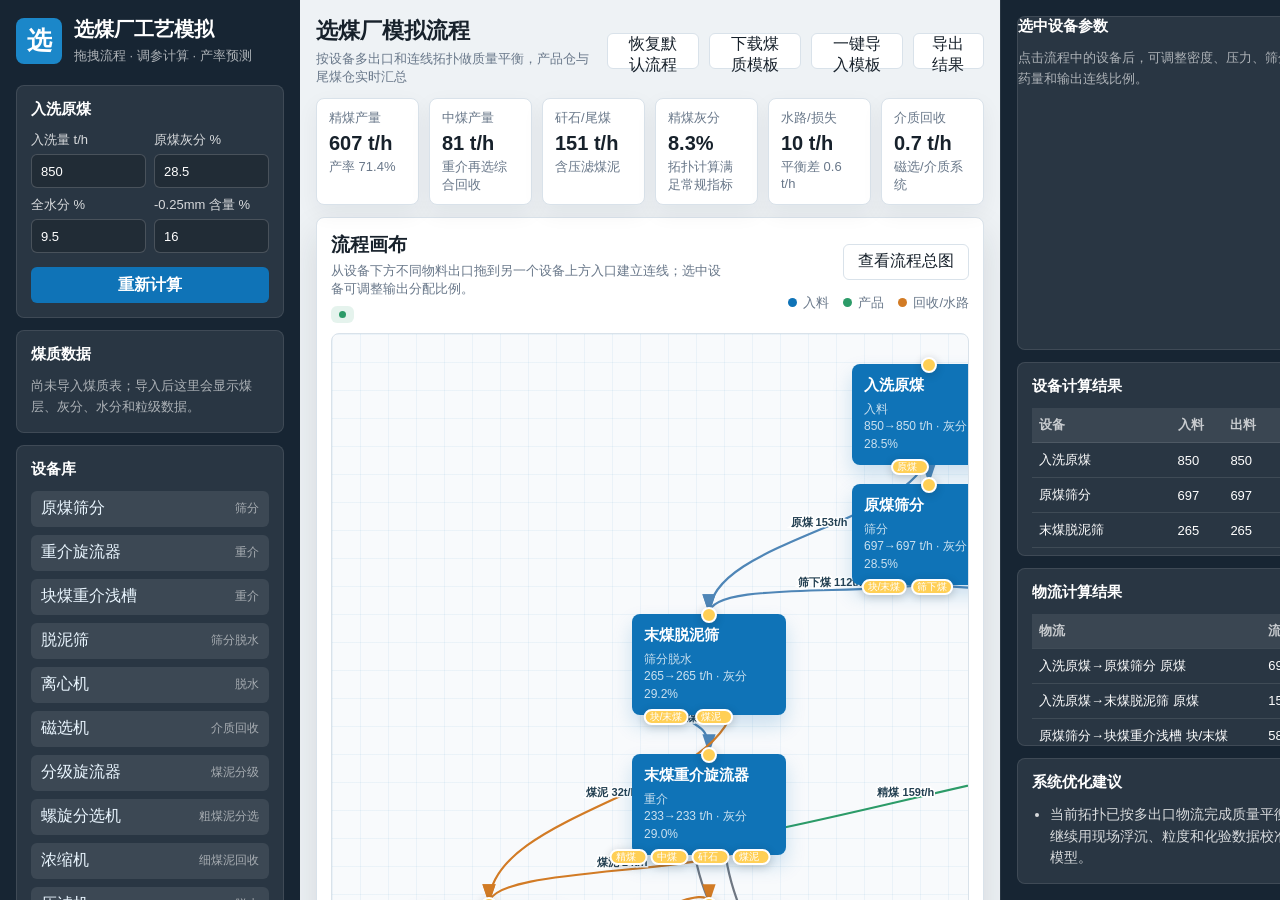
==== index.html @ 8588412c "Initial coal simulation app" ====
<!doctype html>
<html lang="zh-CN">
  <head>
    <meta charset="UTF-8" />
    <meta name="viewport" content="width=device-width, initial-scale=1.0" />
    <title>选煤厂工艺模拟计算系统</title>
    <link rel="stylesheet" href="./styles.css" />
  </head>
  <body>
    <div class="app-shell">
      <aside class="sidebar">
        <div class="brand">
          <div class="brand-mark">选</div>
          <div>
            <h1>选煤厂工艺模拟</h1>
            <p>拖拽流程 · 调参计算 · 产率预测</p>
          </div>
        </div>

        <section class="panel">
          <div class="panel-title">入洗原煤</div>
          <div class="form-grid">
            <label>
              入洗量 t/h
              <input id="feedRate" type="number" min="0" step="10" value="850" />
            </label>
            <label>
              原煤灰分 %
              <input id="feedAsh" type="number" min="0" max="80" step="0.1" value="28.5" />
            </label>
            <label>
              全水分 %
              <input id="feedMoisture" type="number" min="0" max="60" step="0.1" value="9.5" />
            </label>
            <label>
              -0.25mm 含量 %
              <input id="fineRatio" type="number" min="0" max="60" step="0.1" value="16" />
            </label>
          </div>
          <button id="runBtn" class="primary-btn">重新计算</button>
        </section>

        <section class="panel">
          <div class="panel-title">煤质数据</div>
          <div id="coalQualityView" class="coal-quality-view empty-state">尚未导入煤质表；导入后这里会显示煤层、灰分、水分和粒级数据。</div>
        </section>

        <section class="panel">
          <div class="panel-title">设备库</div>
          <div id="equipmentLibrary" class="library"></div>
        </section>

        <section class="panel">
          <div class="panel-title">测试方案</div>
          <div class="scenario-tools">
            <label>
              当前方案
              <select id="scenarioSelect"></select>
            </label>
            <button id="saveScenarioBtn" class="primary-btn" type="button">保存当前方案</button>
            <button id="newScenarioBtn" class="ghost-dark-btn" type="button">新建测试</button>
            <button id="demoScenarioBtn" class="ghost-dark-btn" type="button">生成测试样例</button>
            <button id="downloadTemplateBtn" class="ghost-dark-btn" type="button">下载JSON模板</button>
            <button id="downloadCsvTemplateBtn" class="ghost-dark-btn" type="button">下载CSV模板</button>
            <button id="downloadExcelTemplateBtn" class="ghost-dark-btn" type="button">下载煤质模板</button>
            <button id="importTemplateBtn" class="ghost-dark-btn" type="button">一键导入模板</button>
            <input id="importTemplateFile" class="hidden-file" type="file" accept=".json,.csv,.xls,.xlsx,application/json,text/csv,application/vnd.ms-excel,application/vnd.openxmlformats-officedocument.spreadsheetml.sheet" />
            <button id="deleteScenarioBtn" class="ghost-dark-btn danger" type="button">删除方案</button>
          </div>
        </section>

      </aside>

      <main class="workspace">
        <header class="topbar">
          <div>
            <h2>选煤厂模拟流程</h2>
            <p>按设备多出口和连线拓扑做质量平衡，产品仓与尾煤仓实时汇总</p>
          </div>
          <div class="toolbar">
            <button id="resetBtn" class="ghost-btn">恢复默认流程</button>
            <button id="topDownloadExcelTemplateBtn" class="ghost-btn">下载煤质模板</button>
            <button id="topImportTemplateBtn" class="ghost-btn">一键导入模板</button>
            <button id="exportBtn" class="ghost-btn">导出结果</button>
          </div>
        </header>

        <section class="summary-grid">
          <article>
            <span>精煤产量</span>
            <strong id="cleanCoal">0 t/h</strong>
            <small id="cleanCoalRate">产率 0%</small>
          </article>
          <article>
            <span>中煤产量</span>
            <strong id="middlings">0 t/h</strong>
            <small>重介再选综合回收</small>
          </article>
          <article>
            <span>矸石/尾煤</span>
            <strong id="rejects">0 t/h</strong>
            <small>含压滤煤泥</small>
          </article>
          <article>
            <span>精煤灰分</span>
            <strong id="cleanAsh">0%</strong>
            <small id="qualityHint">质量预测</small>
          </article>
          <article>
            <span>水路/损失</span>
            <strong id="waterLoss">0 t/h</strong>
            <small id="balanceHint">平衡差 0 t/h</small>
          </article>
          <article>
            <span>介质回收</span>
            <strong id="mediumFlow">0 t/h</strong>
            <small>磁选/介质系统</small>
          </article>
        </section>

        <section class="process-card">
          <div class="canvas-head">
            <div>
              <h3>流程画布</h3>
              <p>从设备下方不同物料出口拖到另一个设备上方入口建立连线；选中设备可调整输出分配比例。</p>
              <div id="coalQualityBadge" class="coal-quality-badge hidden"></div>
            </div>
            <div class="canvas-head-actions">
              <button type="button" id="flowOverviewBtn" class="ghost-btn">查看流程总图</button>
              <div class="legend">
                <span><i class="dot input"></i>入料</span>
                <span><i class="dot product"></i>产品</span>
                <span><i class="dot recycle"></i>回收/水路</span>
              </div>
            </div>
          </div>
          <div id="coalQualityStrip" class="coal-quality-strip hidden"></div>
          <div id="canvas" class="canvas">
            <svg id="links" class="links" aria-hidden="true"></svg>
            <div id="nodes" class="nodes"></div>
          </div>
        </section>

      </main>

      <aside class="rightbar">
        <section class="panel inspector-panel">
          <div class="panel-title">选中设备参数</div>
          <div id="emptyInspector" class="empty-state">点击流程中的设备后，可调整密度、压力、筛分效率、加药量和输出连线比例。</div>
          <div id="inspector" class="inspector hidden"></div>
        </section>

        <section class="table-card result-panel">
          <div class="panel-title">设备计算结果</div>
          <div class="table-wrap">
            <table>
              <thead>
                <tr>
                  <th>设备</th>
                  <th>入料</th>
                  <th>出料</th>
                  <th>灰分</th>
                </tr>
              </thead>
              <tbody id="resultRows"></tbody>
            </table>
          </div>
        </section>

        <section class="table-card link-panel">
          <div class="panel-title">物流计算结果</div>
          <div class="table-wrap">
            <table>
              <thead>
                <tr>
                  <th>物流</th>
                  <th>流量</th>
                  <th>灰分</th>
                </tr>
              </thead>
              <tbody id="linkRows"></tbody>
            </table>
          </div>
        </section>

        <section class="table-card advice-panel">
          <div class="panel-title">系统优化建议</div>
          <ul id="adviceList" class="advice-list"></ul>
        </section>
      </aside>
    </div>

    <div id="contextMenu" class="context-menu hidden">
      <button id="deleteNodeBtn" type="button">删除设备</button>
    </div>

    <div id="importProgress" class="import-progress hidden" aria-live="polite" aria-hidden="true">
      <div class="import-progress-card">
        <div class="import-progress-title">正在导入煤质数据</div>
        <div id="importProgressText" class="import-progress-text">准备读取文件...</div>
        <div class="import-progress-bar">
          <span id="importProgressBar"></span>
        </div>
      </div>
    </div>

    <div id="flowOverviewModal" class="flow-overview-modal hidden" aria-hidden="true">
      <div class="flow-overview-backdrop" data-close-overview tabindex="-1"></div>
      <div class="flow-overview-dialog" role="dialog" aria-modal="true" aria-labelledby="flowOverviewTitle">
        <header class="flow-overview-header">
          <div>
            <h3 id="flowOverviewTitle">流程总图</h3>
            <p class="flow-overview-sub">按工艺拓扑从上到下分层排列；箭头为物流方向，线段颜色与主画布一致。</p>
          </div>
          <button type="button" id="flowOverviewClose" class="ghost-btn">关闭</button>
        </header>
        <div class="flow-overview-legend" id="flowOverviewLegend">
          <span><i class="ov-sw ov-green"></i>精煤/产品</span>
          <span><i class="ov-sw ov-gray"></i>矸石/中煤/滤饼</span>
          <span><i class="ov-sw ov-orange"></i>煤泥/分级</span>
          <span><i class="ov-sw ov-teal"></i>水路/介质</span>
          <span><i class="ov-sw ov-blue"></i>原煤及其他</span>
        </div>
        <p id="flowOverviewHint" class="flow-overview-hint hidden"></p>
        <div class="flow-overview-scroll">
          <p id="flowOverviewEmpty" class="flow-overview-empty hidden">画布上还没有设备，请先从左侧拖入设备并连线。</p>
          <svg id="flowOverviewSvg" xmlns="http://www.w3.org/2000/svg" class="flow-overview-svg"></svg>
        </div>
      </div>
    </div>

    <script src="./app.js"></script>
  </body>
</html>
---- styles.css ----
:root {
  color-scheme: light;
  font-family: "Microsoft YaHei", "PingFang SC", Arial, sans-serif;
  --bg: #eef2f5;
  --panel: #ffffff;
  --line: #d9e2ea;
  --text: #17212b;
  --muted: #687789;
  --blue: #0f73b7;
  --blue-dark: #075a92;
  --green: #2c9b68;
  --orange: #d27b25;
  --red: #c7514a;
  --shadow: 0 16px 36px rgba(23, 33, 43, 0.12);
}

* {
  box-sizing: border-box;
}

body {
  margin: 0;
  min-width: 1360px;
  height: 100vh;
  overflow: auto;
  color: var(--text);
  background: var(--bg);
}

button,
input,
select {
  font: inherit;
}

select option {
  color: var(--text);
  background: #fff;
}

.app-shell {
  display: grid;
  grid-template-columns: 300px minmax(680px, 1fr) 360px;
  gap: 0;
  min-height: 100vh;
  height: 100vh;
}

.sidebar {
  background: #172533;
  color: #fff;
  padding: 16px;
  overflow-y: auto;
}

.rightbar {
  display: grid;
  grid-template-rows: minmax(210px, 0.9fr) minmax(160px, 0.52fr) minmax(150px, 0.48fr) auto;
  gap: 12px;
  height: 100vh;
  padding: 16px;
  overflow: hidden;
  background: #172533;
  border-left: 1px solid rgba(255, 255, 255, 0.08);
}

.brand {
  display: flex;
  align-items: center;
  gap: 12px;
  margin-bottom: 20px;
}

.brand-mark {
  display: grid;
  width: 46px;
  height: 46px;
  place-items: center;
  border-radius: 8px;
  background: #1b87c9;
  font-size: 25px;
  font-weight: 800;
}

.brand h1,
.topbar h2,
.process-card h3 {
  margin: 0;
  letter-spacing: 0;
}

.brand h1 {
  font-size: 20px;
}

.brand p,
.topbar p,
.canvas-head p {
  margin: 4px 0 0;
  color: rgba(255, 255, 255, 0.65);
  font-size: 13px;
}

.panel,
.process-card,
.table-card,
.summary-grid article {
  border: 1px solid var(--line);
  border-radius: 8px;
  background: var(--panel);
}

.sidebar .panel {
  margin-bottom: 12px;
  padding: 14px;
  border-color: rgba(255, 255, 255, 0.1);
  background: rgba(255, 255, 255, 0.08);
}

.panel-title {
  margin-bottom: 12px;
  font-size: 15px;
  font-weight: 700;
}

.form-grid {
  display: grid;
  grid-template-columns: 1fr 1fr;
  gap: 8px;
}

label {
  display: grid;
  gap: 5px;
  color: rgba(255, 255, 255, 0.82);
  font-size: 13px;
}

input,
select {
  width: 100%;
  height: 34px;
  border: 1px solid rgba(255, 255, 255, 0.18);
  border-radius: 6px;
  padding: 0 9px;
  color: #fff;
  background: rgba(0, 0, 0, 0.18);
  outline: none;
}

input:focus,
select:focus {
  border-color: #54b6f0;
}

.primary-btn,
.ghost-btn,
.library button {
  height: 36px;
  border: 0;
  border-radius: 6px;
  cursor: pointer;
}

.primary-btn {
  width: 100%;
  margin-top: 14px;
  color: #fff;
  background: var(--blue);
  font-weight: 700;
}

.ghost-btn {
  padding: 0 14px;
  border: 1px solid var(--line);
  color: var(--text);
  background: #fff;
}

.ghost-dark-btn {
  width: 100%;
  height: 36px;
  border: 1px solid rgba(255, 255, 255, 0.18);
  border-radius: 6px;
  color: #fff;
  background: rgba(255, 255, 255, 0.08);
  cursor: pointer;
}

.ghost-dark-btn.danger {
  color: #ffd5d2;
  border-color: rgba(199, 81, 74, 0.45);
}

.scenario-tools {
  display: grid;
  gap: 10px;
}

.library {
  display: grid;
  gap: 8px;
}

.library button {
  display: flex;
  align-items: center;
  justify-content: space-between;
  padding: 0 10px;
  color: #eaf6ff;
  background: rgba(255, 255, 255, 0.09);
  text-align: left;
  cursor: grab;
}

.library button:active {
  cursor: grabbing;
}

.library button span {
  color: rgba(255, 255, 255, 0.55);
  font-size: 12px;
}

.empty-state {
  color: rgba(255, 255, 255, 0.62);
  font-size: 13px;
  line-height: 1.6;
}

.coal-quality-view {
  display: grid;
  gap: 8px;
}

.coal-quality-view.empty-state {
  display: block;
}

.coal-quality-kpis {
  display: grid;
  grid-template-columns: 1fr 1fr;
  gap: 8px;
}

.coal-quality-kpis span,
.coal-quality-table {
  border-radius: 6px;
  background: rgba(255, 255, 255, 0.08);
}

.coal-quality-kpis span {
  padding: 8px;
  color: rgba(255, 255, 255, 0.72);
  font-size: 12px;
}

.coal-quality-kpis strong {
  display: block;
  margin-top: 3px;
  color: #fff;
  font-size: 15px;
}

.coal-quality-section-title {
  margin-top: 4px;
  color: #d8e9f7;
  font-size: 12px;
  font-weight: 700;
}

.coal-quality-list {
  display: grid;
  gap: 6px;
  max-height: 130px;
  overflow: auto;
}

.coal-quality-list span {
  display: block;
  min-width: 0;
  overflow: hidden;
  border-radius: 6px;
  padding: 7px 8px;
  color: rgba(255, 255, 255, 0.68);
  background: rgba(255, 255, 255, 0.08);
  font-size: 12px;
  line-height: 1.45;
  text-overflow: ellipsis;
  white-space: nowrap;
}

.coal-quality-list strong {
  display: block;
  color: #fff;
  font-size: 12px;
}

.coal-quality-table {
  width: 100%;
  min-width: 260px;
  border-collapse: collapse;
  overflow: hidden;
  color: rgba(255, 255, 255, 0.82);
  font-size: 12px;
}

.coal-quality-table-wrap {
  max-height: 230px;
  overflow: auto;
  border-radius: 6px;
  background: rgba(255, 255, 255, 0.08);
}

.coal-quality-table-wrap.compact {
  max-height: 168px;
}

.coal-quality-table th,
.coal-quality-table td {
  padding: 6px;
  border-bottom: 1px solid rgba(255, 255, 255, 0.08);
  text-align: left;
}

.coal-quality-table th {
  position: sticky;
  top: 0;
  z-index: 1;
  color: #d8e9f7;
  background: #263644;
  font-weight: 700;
}

.coal-quality-table td:nth-child(n + 2),
.coal-quality-table th:nth-child(n + 2) {
  text-align: right;
}

.coal-quality-footnote {
  color: rgba(255, 255, 255, 0.58);
  font-size: 12px;
  line-height: 1.5;
}

.hidden {
  display: none;
}

.hidden-file {
  display: none;
}

.inspector {
  display: grid;
  gap: 10px;
}

.workspace {
  min-width: 0;
  height: 100vh;
  padding: 16px;
  overflow: hidden;
}

.topbar {
  display: flex;
  align-items: center;
  justify-content: space-between;
  gap: 18px;
  margin-bottom: 12px;
}

.topbar h2 {
  font-size: 22px;
}

.topbar p,
.canvas-head p {
  color: var(--muted);
}

.coal-quality-badge {
  display: inline-flex;
  align-items: center;
  gap: 8px;
  margin-top: 8px;
  border-radius: 6px;
  padding: 5px 8px;
  color: #075a3d;
  background: rgba(44, 155, 104, 0.12);
  font-size: 12px;
  font-weight: 700;
}

.coal-quality-badge::before {
  content: "";
  width: 7px;
  height: 7px;
  border-radius: 50%;
  background: var(--green);
}

.coal-quality-strip {
  display: grid;
  grid-template-columns: repeat(5, minmax(90px, 1fr));
  gap: 8px;
  margin: 8px 0 10px;
}

.coal-quality-strip.hidden {
  display: none;
}

.coal-quality-strip span {
  border: 1px solid rgba(44, 155, 104, 0.22);
  border-radius: 6px;
  padding: 8px 10px;
  color: var(--muted);
  background: rgba(44, 155, 104, 0.08);
  font-size: 12px;
}

.coal-quality-strip strong {
  display: block;
  margin-top: 3px;
  color: var(--text);
  font-size: 15px;
}

.toolbar {
  display: flex;
  gap: 10px;
}

.summary-grid {
  display: grid;
  grid-template-columns: repeat(6, 1fr);
  gap: 10px;
  margin-bottom: 12px;
}

.summary-grid article {
  padding: 10px 12px;
  box-shadow: 0 8px 22px rgba(23, 33, 43, 0.06);
}

.summary-grid span,
.summary-grid small {
  display: block;
  color: var(--muted);
  font-size: 13px;
}

.summary-grid strong {
  display: block;
  margin: 5px 0 3px;
  font-size: 20px;
  letter-spacing: 0;
}

.process-card {
  padding: 14px;
  box-shadow: var(--shadow);
}

.canvas-head {
  display: flex;
  align-items: center;
  justify-content: space-between;
  margin-bottom: 10px;
}

.canvas-head-actions {
  display: flex;
  flex-wrap: wrap;
  align-items: center;
  justify-content: flex-end;
  gap: 14px;
}

.legend {
  display: flex;
  gap: 14px;
  color: var(--muted);
  font-size: 13px;
}

.dot {
  display: inline-block;
  width: 9px;
  height: 9px;
  margin-right: 6px;
  border-radius: 50%;
}

.dot.input {
  background: var(--blue);
}

.dot.product {
  background: var(--green);
}

.dot.recycle {
  background: var(--orange);
}

.canvas {
  position: relative;
  height: calc(100vh - 188px);
  min-height: 540px;
  overflow: auto;
  border: 1px solid var(--line);
  border-radius: 8px;
  background:
    linear-gradient(rgba(15, 115, 183, 0.055) 1px, transparent 1px),
    linear-gradient(90deg, rgba(15, 115, 183, 0.055) 1px, transparent 1px),
    #f8fafc;
  background-size: 28px 28px;
}

.links,
.nodes {
  position: absolute;
  left: 0;
  top: 0;
  width: 1180px;
  height: 1180px;
}

.links {
  pointer-events: none;
}

.flow-link {
  fill: none;
  stroke: #4f86b7;
  stroke-width: 2.2;
}

.link-label {
  pointer-events: none;
  paint-order: stroke;
  stroke: #fff;
  stroke-width: 3px;
  fill: #244052;
  font-size: 11px;
  font-weight: 700;
}

.flow-link.preview {
  stroke: var(--orange);
  stroke-dasharray: 7 6;
}

.flow-overview-flow {
  fill: none;
  stroke-width: 2.2;
  stroke-linecap: round;
  stroke-linejoin: round;
  opacity: 0.82;
}

.flow-overview-modal {
  position: fixed;
  inset: 0;
  z-index: 1200;
  display: grid;
  place-items: center;
  padding: 24px;
}

.flow-overview-modal.hidden {
  display: none;
}

.flow-overview-backdrop {
  position: absolute;
  inset: 0;
  background: rgba(15, 33, 43, 0.45);
}

.flow-overview-dialog {
  position: relative;
  z-index: 1;
  display: flex;
  flex-direction: column;
  width: min(1480px, calc(100vw - 32px));
  max-height: min(92vh, 980px);
  border-radius: 10px;
  background: var(--panel);
  box-shadow: var(--shadow);
  overflow: hidden;
}

.flow-overview-header {
  display: flex;
  align-items: center;
  justify-content: space-between;
  gap: 16px;
  padding: 14px 18px 12px;
  border-bottom: 1px solid var(--line);
}

.flow-overview-header h3 {
  margin: 0;
  font-size: 18px;
}

.flow-overview-sub {
  margin: 6px 0 0;
  color: var(--muted);
  font-size: 13px;
  line-height: 1.5;
  max-width: 52rem;
}

.flow-overview-legend {
  display: flex;
  flex-wrap: wrap;
  gap: 10px 18px;
  padding: 9px 18px;
  font-size: 12px;
  color: var(--muted);
  border-bottom: 1px solid var(--line);
  background: #f8fafc;
}

.flow-overview-legend span {
  display: inline-flex;
  align-items: center;
  gap: 6px;
}

.ov-sw {
  display: inline-block;
  width: 22px;
  height: 3px;
  border-radius: 2px;
}

.ov-green {
  background: var(--green);
}

.ov-gray {
  background: #6f7782;
}

.ov-orange {
  background: var(--orange);
}

.ov-teal {
  background: #16a3a7;
}

.ov-blue {
  background: #4f86b7;
}

.flow-overview-scroll {
  flex: 1;
  min-height: 280px;
  overflow: auto;
  padding: 14px 18px 20px;
  background:
    linear-gradient(#f7fafc 0 0) padding-box,
    repeating-linear-gradient(90deg, rgba(15, 115, 183, 0.04) 0 1px, transparent 1px 48px);
}

.flow-overview-empty {
  margin: 0 0 12px;
  color: var(--muted);
  font-size: 14px;
}

.flow-overview-svg {
  display: block;
  min-width: 100%;
  min-height: 360px;
}

.flow-overview-lane {
  fill: rgba(15, 115, 183, 0.045);
  stroke: rgba(15, 115, 183, 0.08);
}

.flow-overview-lane.alt {
  fill: rgba(44, 155, 104, 0.04);
}

.flow-overview-stage-label {
  fill: #4b5b68;
  font-size: 12px;
  font-weight: 800;
  letter-spacing: 0;
}

.flow-overview-node {
  stroke: rgba(23, 33, 43, 0.18);
  stroke-width: 1;
  filter: drop-shadow(0 8px 14px rgba(23, 33, 43, 0.13));
}

.flow-overview-node-text {
  fill: #fff;
  font-size: 13px;
  font-weight: 800;
  pointer-events: none;
}

.flow-overview-node-sub {
  fill: rgba(255, 255, 255, 0.82);
  font-size: 11px;
  font-weight: 600;
  pointer-events: none;
}

.flow-overview-hint {
  margin: 0;
  padding: 8px 18px 0;
  color: #b45309;
  font-size: 13px;
  line-height: 1.45;
}

.flow-overview-edge-label {
  fill: #244052;
  paint-order: stroke;
  stroke: rgba(255, 255, 255, 0.92);
  stroke-width: 5px;
  font-size: 11px;
  font-weight: 700;
  pointer-events: none;
}

.node {
  position: absolute;
  width: 154px;
  min-height: 78px;
  border: 2px solid transparent;
  border-radius: 8px;
  padding: 10px;
  color: #fff;
  background: var(--blue);
  box-shadow: 0 10px 20px rgba(15, 115, 183, 0.2);
  cursor: grab;
  user-select: none;
}

.node:active {
  cursor: grabbing;
}

.node.selected {
  border-color: #ffcf55;
}

.node.connecting {
  border-color: var(--orange);
}

.node.coal-calibrated {
  box-shadow: 0 10px 20px rgba(15, 115, 183, 0.2), 0 0 0 3px rgba(44, 155, 104, 0.28);
}

.port {
  position: absolute;
  display: block;
  width: 16px;
  min-height: 16px;
  border: 2px solid #fff;
  border-radius: 50%;
  background: #ffcf55;
  transform: translate(-50%, -50%);
  box-shadow: 0 2px 8px rgba(23, 33, 43, 0.22);
}

.port.input {
  top: -1px;
  left: 50%;
}

.port.output {
  position: static;
  width: auto;
  min-width: 38px;
  height: 16px;
  padding: 0 4px;
  border-radius: 8px;
  font-size: 10px;
  line-height: 12px;
  white-space: nowrap;
  cursor: crosshair;
}

.port.input.ready {
  background: var(--green);
}

.output-ports {
  position: absolute;
  left: 50%;
  bottom: -20px;
  display: flex;
  flex-wrap: nowrap;
  gap: 3px;
  justify-content: center;
  transform: translateX(-50%);
}

.inspector-subtitle {
  margin-top: 6px;
  color: rgba(255, 255, 255, 0.82);
  font-size: 13px;
  font-weight: 700;
}

.link-control {
  display: grid;
  grid-template-columns: minmax(0, 1fr) 52px;
  gap: 8px;
  align-items: end;
}

.link-control button {
  height: 34px;
  border: 0;
  border-radius: 6px;
  color: #fff;
  background: var(--red);
  cursor: pointer;
}

.stream-clean,
.stream-product {
  stroke: var(--green);
}

.stream-reject,
.stream-middling,
.stream-cake {
  stroke: #6f7782;
}

.stream-slime,
.stream-coarseSlime,
.stream-fineSlime,
.stream-underflow {
  stroke: var(--orange);
}

.stream-water,
.stream-medium {
  stroke: #16a3a7;
}

.node.product {
  background: var(--green);
}

.node.waste {
  background: #6f7782;
}

.node.recycle {
  background: var(--orange);
}

.node-title {
  font-weight: 800;
  font-size: 15px;
}

.node-meta {
  margin-top: 6px;
  color: rgba(255, 255, 255, 0.78);
  font-size: 12px;
  line-height: 1.45;
}

.table-card {
  padding: 14px;
}

.table-wrap {
  overflow: auto;
  max-height: 100%;
}

table {
  width: 100%;
  border-collapse: collapse;
  font-size: 13px;
}

th,
td {
  border-bottom: 1px solid var(--line);
  padding: 8px 7px;
  text-align: left;
  white-space: nowrap;
}

th {
  color: var(--muted);
  font-weight: 700;
  background: #f7fafc;
}

.advice-list {
  display: grid;
  gap: 10px;
  margin: 0;
  padding-left: 18px;
  color: #334355;
  font-size: 14px;
  line-height: 1.55;
}

.inspector-panel,
.result-panel,
.link-panel,
.advice-panel {
  min-height: 0;
  overflow: auto;
}

.rightbar .panel,
.rightbar .table-card {
  color: #fff;
  border-color: rgba(255, 255, 255, 0.1);
  background: rgba(255, 255, 255, 0.08);
}

.rightbar label,
.rightbar .empty-state,
.rightbar .inspector-subtitle {
  color: rgba(255, 255, 255, 0.84);
}

.rightbar input,
.rightbar select {
  color: #fff;
  border-color: rgba(255, 255, 255, 0.18);
  background: rgba(0, 0, 0, 0.18);
}

.rightbar .empty-state {
  color: rgba(255, 255, 255, 0.62);
}

.rightbar th {
  color: rgba(255, 255, 255, 0.72);
  background: rgba(255, 255, 255, 0.08);
}

.rightbar td,
.rightbar th {
  border-bottom-color: rgba(255, 255, 255, 0.1);
}

.rightbar .advice-list {
  color: rgba(255, 255, 255, 0.82);
}

.context-menu {
  position: fixed;
  z-index: 20;
  min-width: 118px;
  padding: 6px;
  border: 1px solid var(--line);
  border-radius: 8px;
  background: #fff;
  box-shadow: var(--shadow);
}

.context-menu button {
  width: 100%;
  height: 34px;
  border: 0;
  border-radius: 6px;
  color: #fff;
  background: var(--red);
  cursor: pointer;
}

.import-progress {
  position: fixed;
  inset: 0;
  z-index: 1400;
  display: grid;
  place-items: center;
  background: rgba(15, 33, 43, 0.42);
}

.import-progress.hidden {
  display: none;
}

.import-progress-card {
  width: min(420px, calc(100vw - 40px));
  border: 1px solid var(--line);
  border-radius: 10px;
  padding: 18px;
  background: #fff;
  box-shadow: var(--shadow);
}

.import-progress-title {
  color: var(--text);
  font-size: 16px;
  font-weight: 800;
}

.import-progress-text {
  margin-top: 8px;
  color: var(--muted);
  font-size: 13px;
}

.import-progress-bar {
  height: 10px;
  margin-top: 14px;
  overflow: hidden;
  border-radius: 999px;
  background: #e5edf3;
}

.import-progress-bar span {
  display: block;
  width: 0%;
  height: 100%;
  border-radius: inherit;
  background: var(--blue);
  transition: width 0.22s ease;
}

@media (max-width: 1250px) {
  body {
    min-width: 1180px;
  }

  .app-shell {
    grid-template-columns: 280px minmax(620px, 1fr) 320px;
  }
}
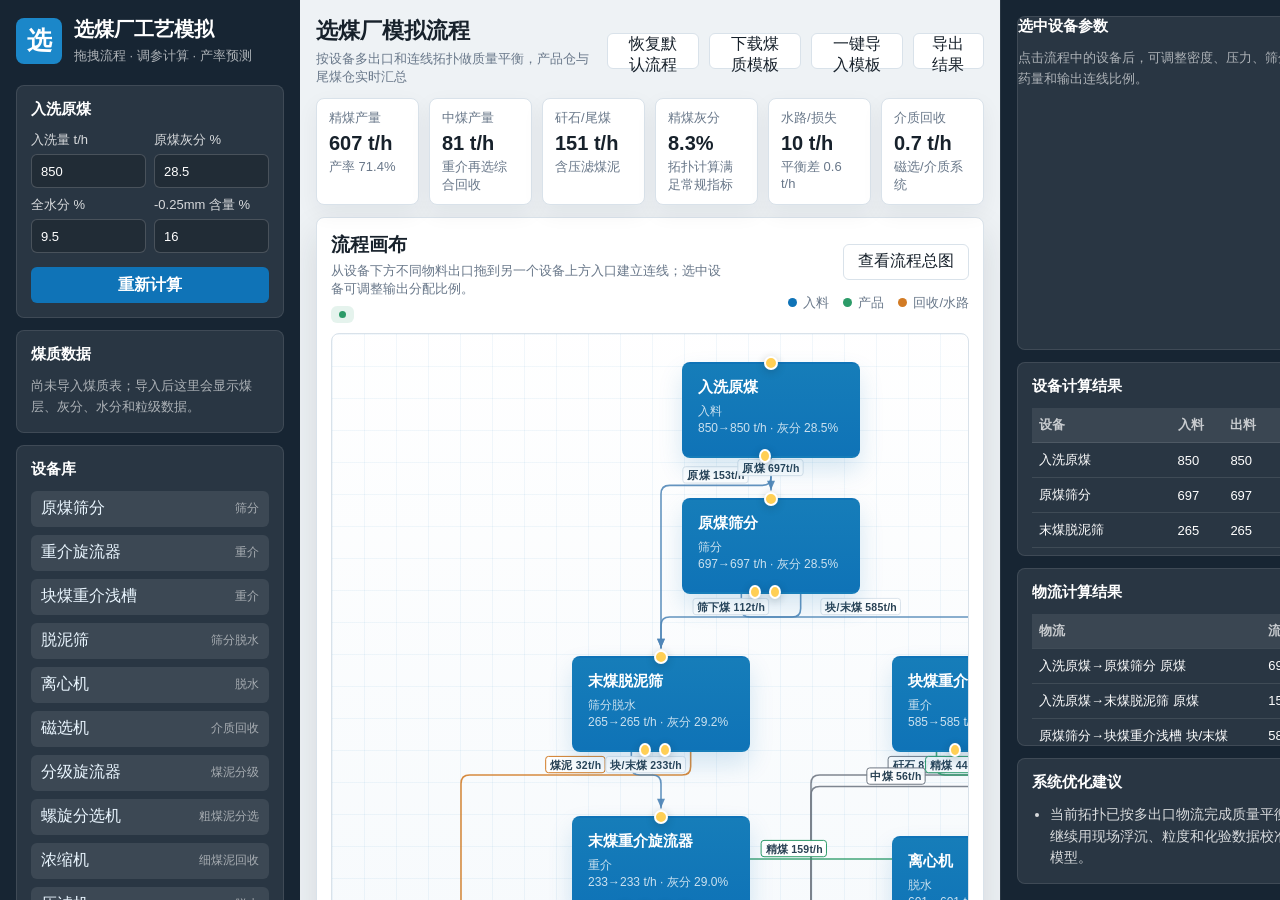
==== commit 58315687: "Align Excel prediction balance import" ====
--- a/index.html
+++ b/index.html
@@ -229,6 +229,7 @@
       </div>
     </div>
 
+    <script src="./excel-calc.js"></script>
     <script src="./app.js"></script>
   </body>
 </html>
--- a/styles.css
+++ b/styles.css
@@ -507,6 +507,7 @@
 }
 
 .canvas {
+  --link-scale: 1;
   position: relative;
   height: calc(100vh - 188px);
   min-height: 540px;
@@ -516,8 +517,10 @@
   background:
     linear-gradient(rgba(15, 115, 183, 0.055) 1px, transparent 1px),
     linear-gradient(90deg, rgba(15, 115, 183, 0.055) 1px, transparent 1px),
+    linear-gradient(180deg, rgba(255, 255, 255, 0.94), rgba(245, 249, 252, 0.94)),
     #f8fafc;
-  background-size: 28px 28px;
+  background-size: 32px 32px, 32px 32px, auto, auto;
+  scrollbar-color: rgba(89, 103, 117, 0.6) transparent;
 }
 
 .links,
@@ -525,8 +528,8 @@
   position: absolute;
   left: 0;
   top: 0;
-  width: 1180px;
-  height: 1180px;
+  min-width: 100%;
+  min-height: 100%;
 }
 
 .links {
@@ -536,17 +539,30 @@
 .flow-link {
   fill: none;
   stroke: #4f86b7;
-  stroke-width: 2.2;
+  stroke-width: calc(2.2px * var(--link-scale, 1));
+  stroke-linecap: round;
+  stroke-linejoin: round;
+  opacity: 0.88;
+}
+
+.flow-arrow {
+  fill: #4f86b7;
+  opacity: 0.92;
+}
+
+.link-label-bg {
+  fill: rgba(255, 255, 255, 0.94);
+  stroke: rgba(217, 226, 234, 0.95);
+  stroke-width: 1;
+  pointer-events: none;
 }
 
 .link-label {
   pointer-events: none;
-  paint-order: stroke;
-  stroke: #fff;
-  stroke-width: 3px;
-  fill: #244052;
-  font-size: 11px;
+  fill: #2a4254;
+  font-size: 10.5px;
   font-weight: 700;
+  letter-spacing: 0.02em;
 }
 
 .flow-link.preview {
@@ -556,10 +572,10 @@
 
 .flow-overview-flow {
   fill: none;
-  stroke-width: 2.2;
+  stroke-width: 2;
   stroke-linecap: round;
   stroke-linejoin: round;
-  opacity: 0.82;
+  opacity: 0.9;
 }
 
 .flow-overview-modal {
@@ -738,14 +754,15 @@
 
 .node {
   position: absolute;
-  width: 154px;
-  min-height: 78px;
+  box-sizing: border-box;
+  width: 178px;
+  min-height: 96px;
   border: 2px solid transparent;
   border-radius: 8px;
-  padding: 10px;
+  padding: 14px 14px 12px;
   color: #fff;
-  background: var(--blue);
-  box-shadow: 0 10px 20px rgba(15, 115, 183, 0.2);
+  background: linear-gradient(180deg, #167db9, #0f73b7);
+  box-shadow: 0 12px 24px rgba(15, 115, 183, 0.16);
   cursor: grab;
   user-select: none;
 }
@@ -769,8 +786,8 @@
 .port {
   position: absolute;
   display: block;
-  width: 16px;
-  min-height: 16px;
+  width: 14px;
+  min-height: 14px;
   border: 2px solid #fff;
   border-radius: 50%;
   background: #ffcf55;
@@ -784,16 +801,37 @@
 }
 
 .port.output {
-  position: static;
-  width: auto;
-  min-width: 38px;
-  height: 16px;
-  padding: 0 4px;
-  border-radius: 8px;
+  position: relative;
+  width: 12px;
+  min-width: 12px;
+  height: 12px;
+  padding: 0;
+  cursor: crosshair;
+}
+
+.port.output::after {
+  content: attr(data-label);
+  position: absolute;
+  left: 50%;
+  top: 18px;
+  z-index: 5;
+  display: none;
+  transform: translateX(-50%);
+  border-radius: 7px;
+  padding: 2px 6px;
+  color: #244052;
+  background: rgba(255, 255, 255, 0.96);
+  box-shadow: 0 4px 12px rgba(23, 33, 43, 0.14);
   font-size: 10px;
-  line-height: 12px;
+  font-weight: 700;
+  line-height: 1.4;
   white-space: nowrap;
-  cursor: crosshair;
+}
+
+.node:hover .port.output::after,
+.node.selected .port.output::after,
+.node.connecting .port.output::after {
+  display: block;
 }
 
 .port.input.ready {
@@ -803,10 +841,10 @@
 .output-ports {
   position: absolute;
   left: 50%;
-  bottom: -20px;
+  bottom: -14px;
   display: flex;
   flex-wrap: nowrap;
-  gap: 3px;
+  gap: 8px;
   justify-content: center;
   transform: translateX(-50%);
 }
@@ -839,10 +877,21 @@
   stroke: var(--green);
 }
 
+.flow-arrow.stream-clean,
+.flow-arrow.stream-product {
+  fill: var(--green);
+}
+
 .stream-reject,
 .stream-middling,
 .stream-cake {
   stroke: #6f7782;
+}
+
+.flow-arrow.stream-reject,
+.flow-arrow.stream-middling,
+.flow-arrow.stream-cake {
+  fill: #6f7782;
 }
 
 .stream-slime,
@@ -852,9 +901,21 @@
   stroke: var(--orange);
 }
 
+.flow-arrow.stream-slime,
+.flow-arrow.stream-coarseSlime,
+.flow-arrow.stream-fineSlime,
+.flow-arrow.stream-underflow {
+  fill: var(--orange);
+}
+
 .stream-water,
 .stream-medium {
   stroke: #16a3a7;
+}
+
+.flow-arrow.stream-water,
+.flow-arrow.stream-medium {
+  fill: #16a3a7;
 }
 
 .node.product {
